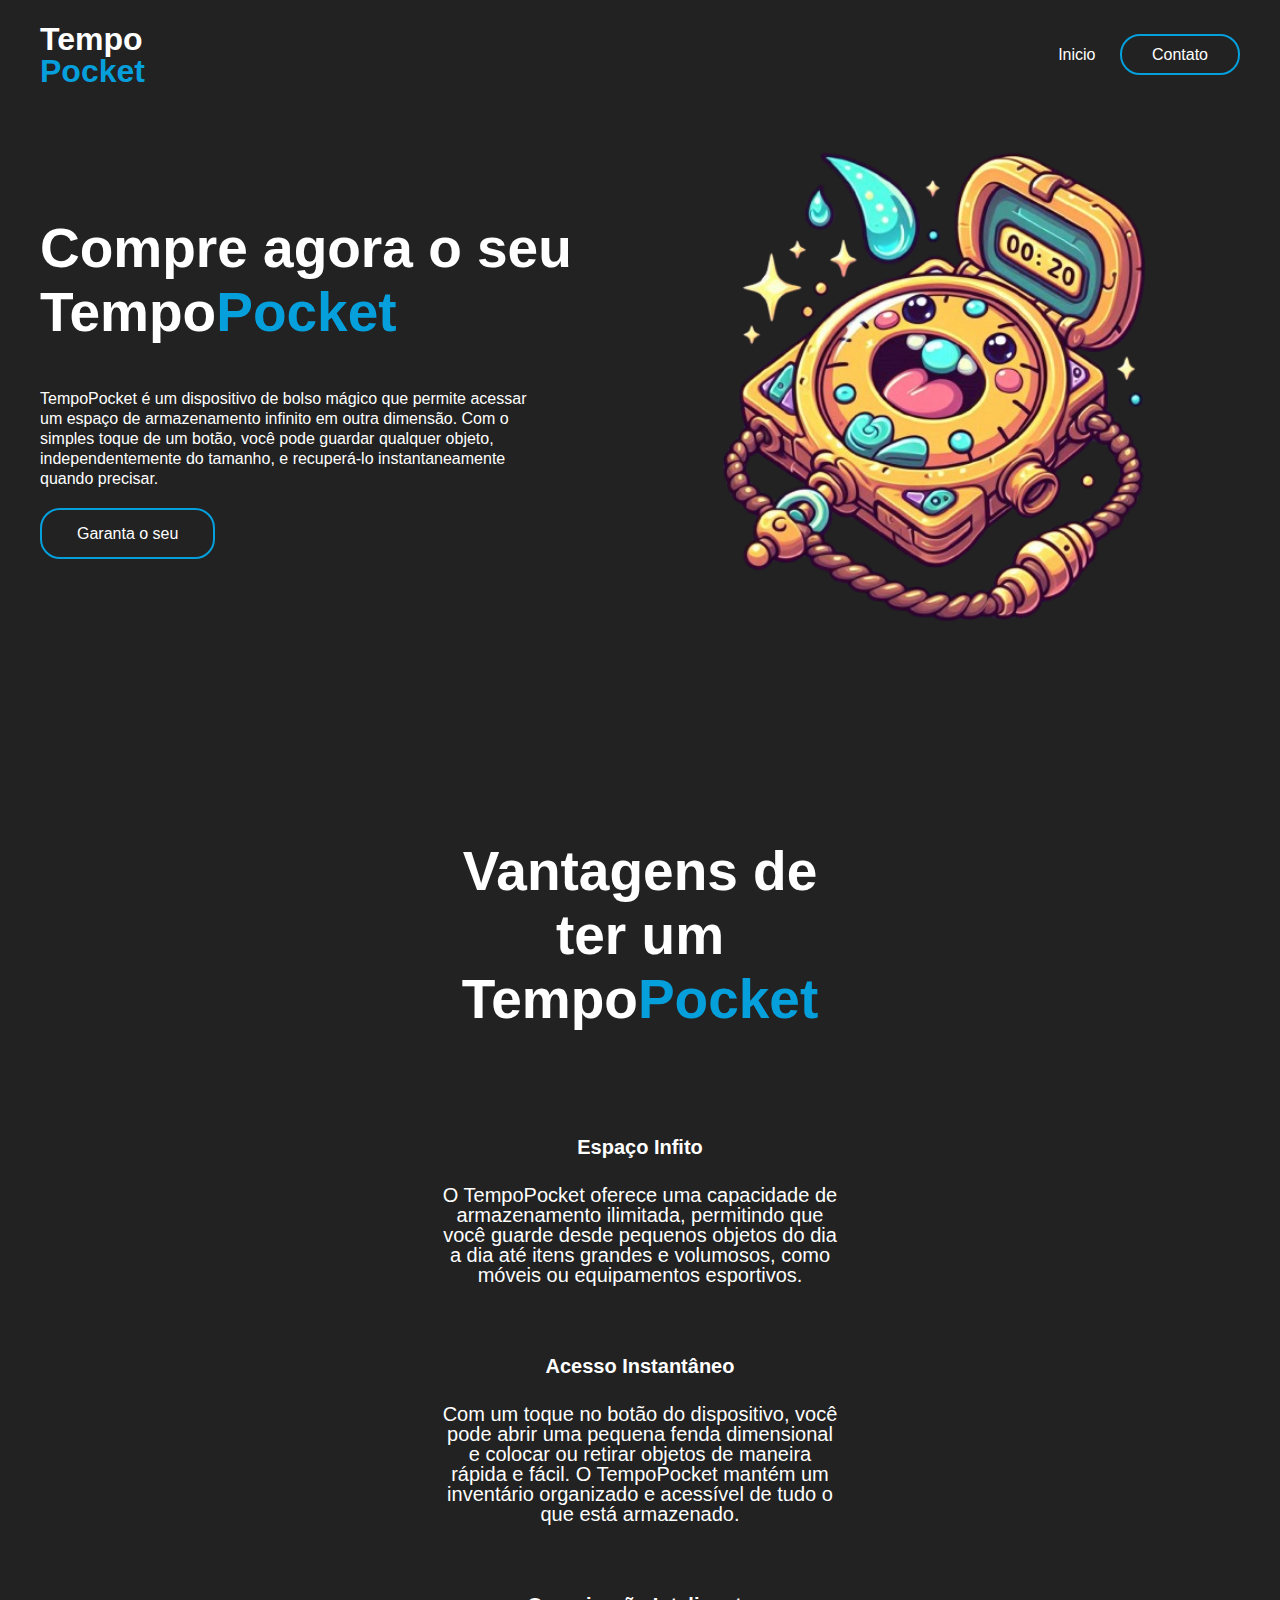
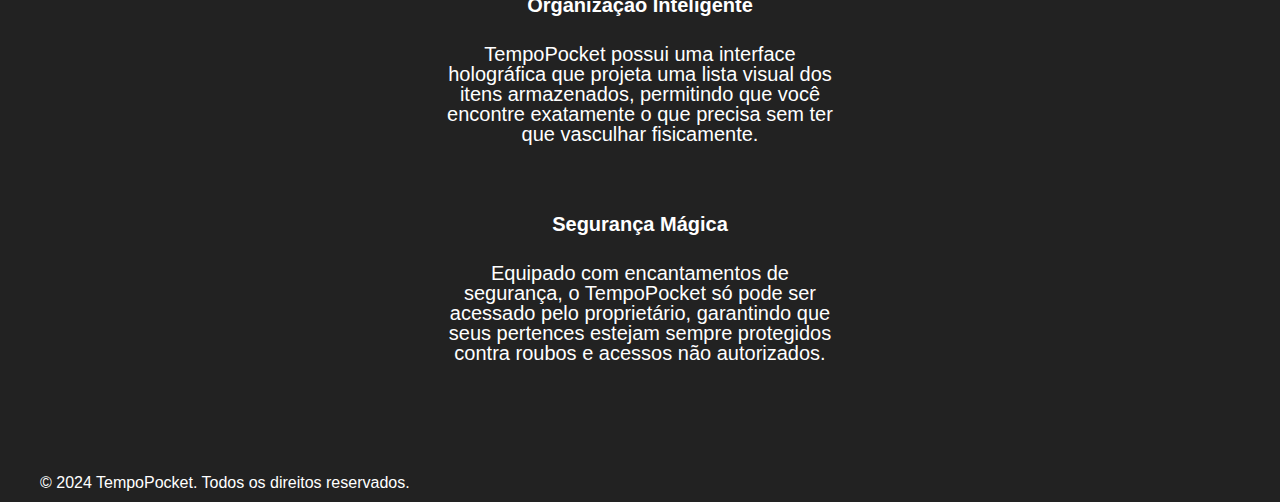
==== index.html @ e815d805 "Add files via upload" ====
<!DOCTYPE html>
<html lang="pt-br">
<head>
    <meta charset="UTF-8">
    <meta name="viewport" content="width=device-width, initial-scale=1.0">
    <title>TempoPocket</title>
    <link rel="stylesheet" href="style.css">
</head>
<body>

    <header>
        <div id="titulo">
        <h1>Tempo</h1>
        <h1><span>Pocket</span></h1>
        </div>

        <ul>
            <a href="index.html"><li>Inicio</li></a>
            <a href="contato.html" id="contato-btn"><li>Contato</li></a>
        </ul>
    </header>

    <main>
        <aside>
            <h2>Compre agora o seu Tempo<span>Pocket</span></h2>
            <p>
                TempoPocket é um dispositivo de bolso mágico que permite acessar um espaço de armazenamento infinito em outra dimensão. Com o simples toque de um botão, você pode guardar qualquer objeto, independentemente do tamanho, e recuperá-lo instantaneamente quando precisar.
            </p>
            <a href="#" id="compre"><li>Garanta o seu</li></a>
        </aside>
        
        <article>
            <img src="imagens/TempoPocket-removebg-preview.png" alt="Tempo pocket imagem">
        </article>
    
    </main>

    <section>
        <h3>Vantagens de ter um Tempo<span>Pocket</span></h3>
        <br>

        <h4>Espaço Infito</h4>
        <p>
            O TempoPocket oferece uma capacidade de armazenamento ilimitada, permitindo que você guarde desde pequenos objetos do dia a dia até itens grandes e volumosos, como móveis ou equipamentos esportivos.
        </p>
        <br>
        
        <h4>Acesso Instantâneo</h4>
        <p>
            Com um toque no botão do dispositivo, você pode abrir uma pequena fenda dimensional e colocar ou retirar objetos de maneira rápida e fácil. O TempoPocket mantém um inventário organizado e acessível de tudo o que está armazenado.
        </p>
        <br>

        <h4>Organização Inteligente</h4>
        <p>
            TempoPocket possui uma interface holográfica que projeta uma lista visual dos itens armazenados, permitindo que você encontre exatamente o que precisa sem ter que vasculhar fisicamente.
        </p>
        <br>

        <h4>Segurança Mágica</h4>
        <p>
            Equipado com encantamentos de segurança, o TempoPocket só pode ser acessado pelo proprietário, garantindo que seus pertences estejam sempre protegidos contra roubos e acessos não autorizados.
        </p>
        <br>
    </section>
        <br>

        <footer>© 2024 TempoPocket. Todos os direitos reservados.</footer>
</body>
</html>
---- style.css ----
body{
    background-color: rgb(34, 34, 34);
    color: white;
    font-family: Arial, Helvetica, sans-serif;
    max-width: 1200px;
    margin: 0 auto;
    padding: 10px;
}
header{
    display: flex;
    flex-direction: row;
    justify-content: space-between;
    align-items: center;
}
#titulo{
    flex-direction: column;
    line-height: 10px;
}

h1{
    font-weight: 200px;
}

main{
    display: flex;
    flex-direction: row;
    margin-top: 70px;
}

li{
    display: inline-block;
    margin: 20px;
}

a{
    color: white;
    text-decoration: none;
    list-style-type: none;
}

a:hover{
    color: rgba(0, 183, 255, 0.842);
    transition: 0.3s all;
}

h2, h3{
    font-size: 55px;
}

span{
    color: rgba(0, 183, 255, 0.842);
}

p{
    line-height: 20px;
    max-width: 500px;
}

img{
    width: 560px;
    position: relative;
    bottom: 70px;
}

#contato-btn{
    border: 2px solid rgba(0, 183, 255, 0.842);
    padding: 10px;
    border-radius: 20px;
}

#contato-btn:hover{
    background-color: rgba(0, 183, 255, 0.842)  ;
    color: rgb(255, 255, 255);
}

form{
    display: flex;
    flex-direction: column;
    width: 50%;
}

form [type="submit"]{
    height: 50px;
    width: 50%;
    background-color:  rgba(0, 183, 255, 0.842);
    color: white;
    font-weight: bold;
}

input{
    margin-top: 20px;
    padding: 20px;
    border-radius: 20px;
    border: none;
    font-size: 15px;
}

#compre{
    border: 2px solid rgba(0, 183, 255, 0.842);
    padding: 15px;
    border-radius: 20px;
}

#compre:hover{
    background-color: rgba(0, 183, 255, 0.842)  ;
    color: rgb(255, 255, 255);
}

section{
    text-align: center;
    padding: 50px;
    padding-left: 400px;
    padding-right: 400px;
    font-size: 20px;
}
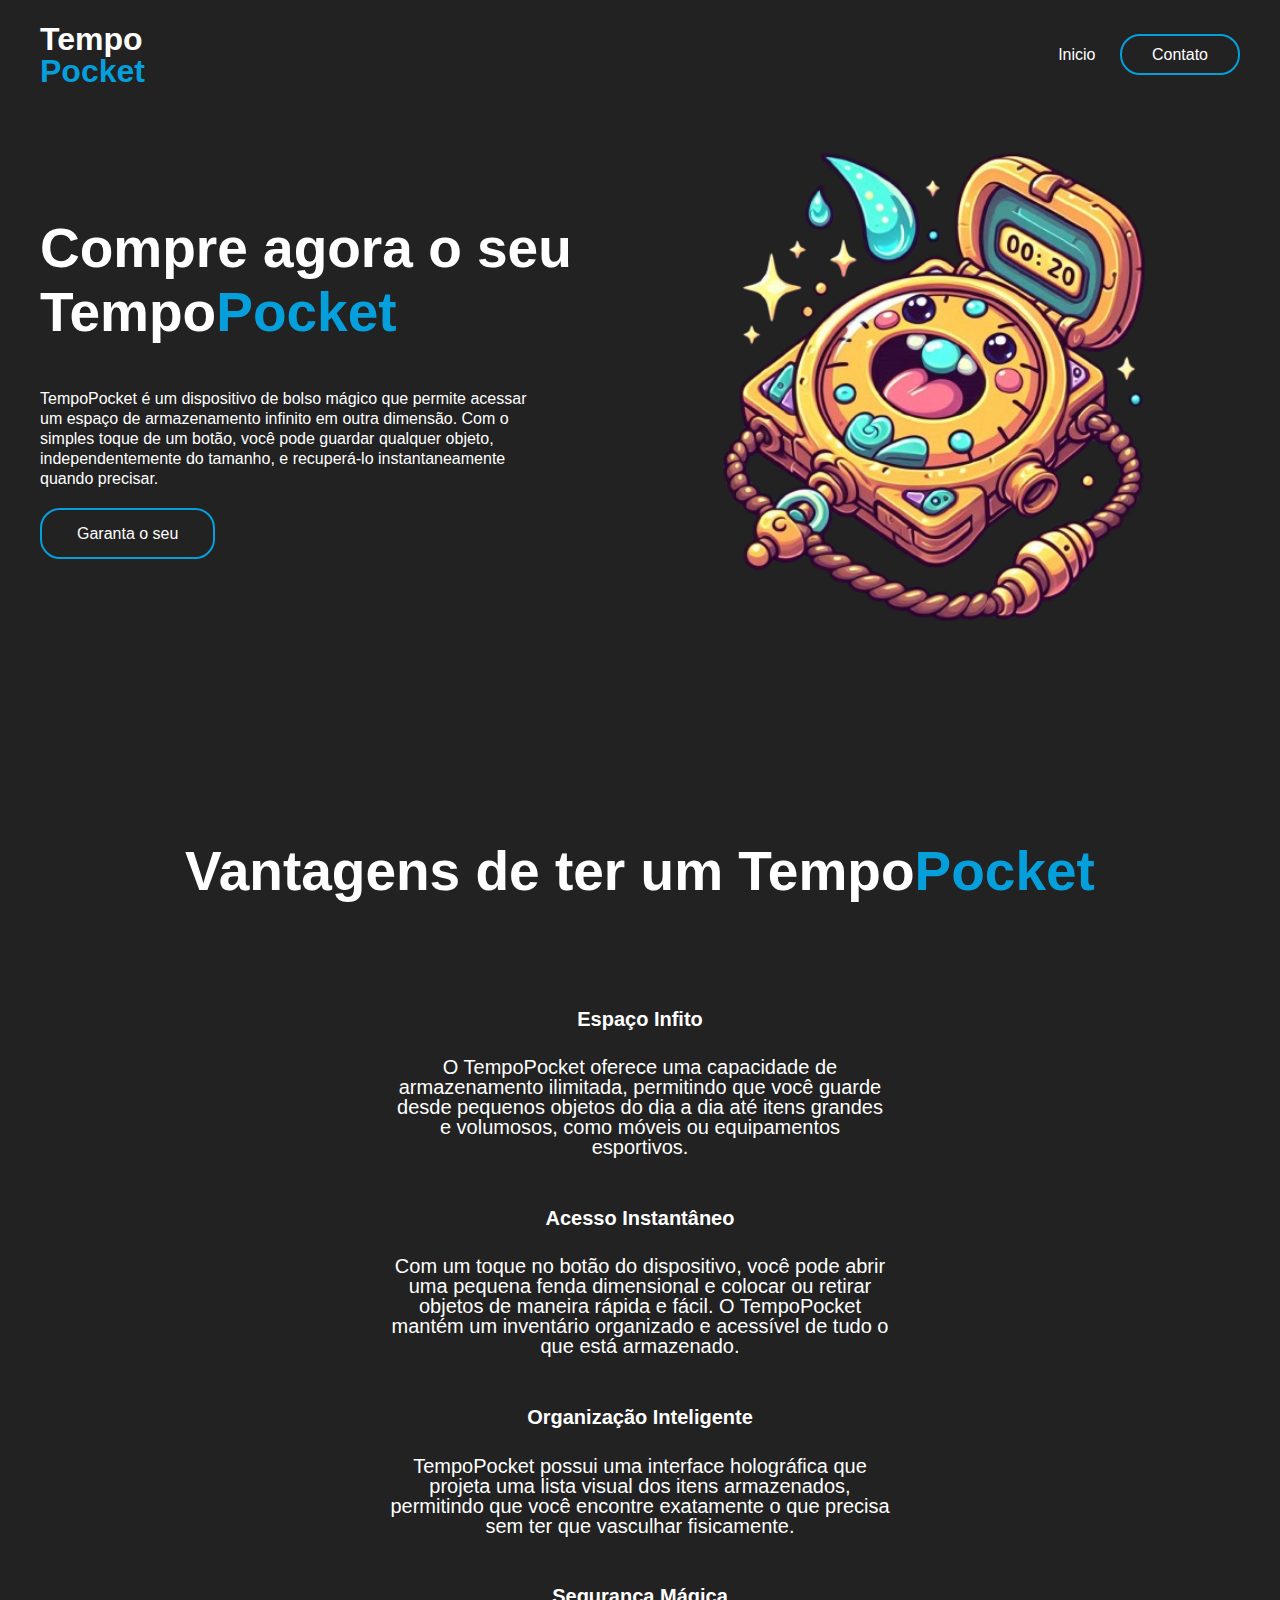
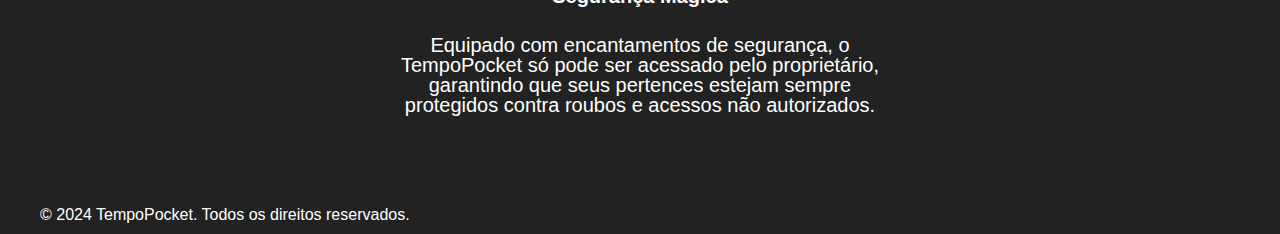
==== commit bd73dafc: "Add files via upload" ====
--- a/index.html
+++ b/index.html
@@ -40,25 +40,25 @@
         <br>
 
         <h4>Espaço Infito</h4>
-        <p>
+        <p id="text">
             O TempoPocket oferece uma capacidade de armazenamento ilimitada, permitindo que você guarde desde pequenos objetos do dia a dia até itens grandes e volumosos, como móveis ou equipamentos esportivos.
         </p>
         <br>
         
         <h4>Acesso Instantâneo</h4>
-        <p>
+        <p id="text">
             Com um toque no botão do dispositivo, você pode abrir uma pequena fenda dimensional e colocar ou retirar objetos de maneira rápida e fácil. O TempoPocket mantém um inventário organizado e acessível de tudo o que está armazenado.
         </p>
         <br>
 
         <h4>Organização Inteligente</h4>
-        <p>
+        <p id="text">
             TempoPocket possui uma interface holográfica que projeta uma lista visual dos itens armazenados, permitindo que você encontre exatamente o que precisa sem ter que vasculhar fisicamente.
         </p>
         <br>
 
         <h4>Segurança Mágica</h4>
-        <p>
+        <p id="text">
             Equipado com encantamentos de segurança, o TempoPocket só pode ser acessado pelo proprietário, garantindo que seus pertences estejam sempre protegidos contra roubos e acessos não autorizados.
         </p>
         <br>
--- a/style.css
+++ b/style.css
@@ -56,6 +56,10 @@
     max-width: 500px;
 }
 
+#text{
+    margin: 0 auto;
+}
+
 img{
     width: 560px;
     position: relative;
@@ -109,10 +113,24 @@
 section{
     text-align: center;
     padding: 50px;
-    padding-left: 400px;
-    padding-right: 400px;
+    margin: 0 auto;
     font-size: 20px;
 }
 
+@media screen and (max-width: 760px){
+    main{
+        flex-direction: column;
+    }
 
+    h2{
+        font-size: 45px;
+    }
 
+    img{
+        display: none;
+    }
+
+    
+
+}
+
